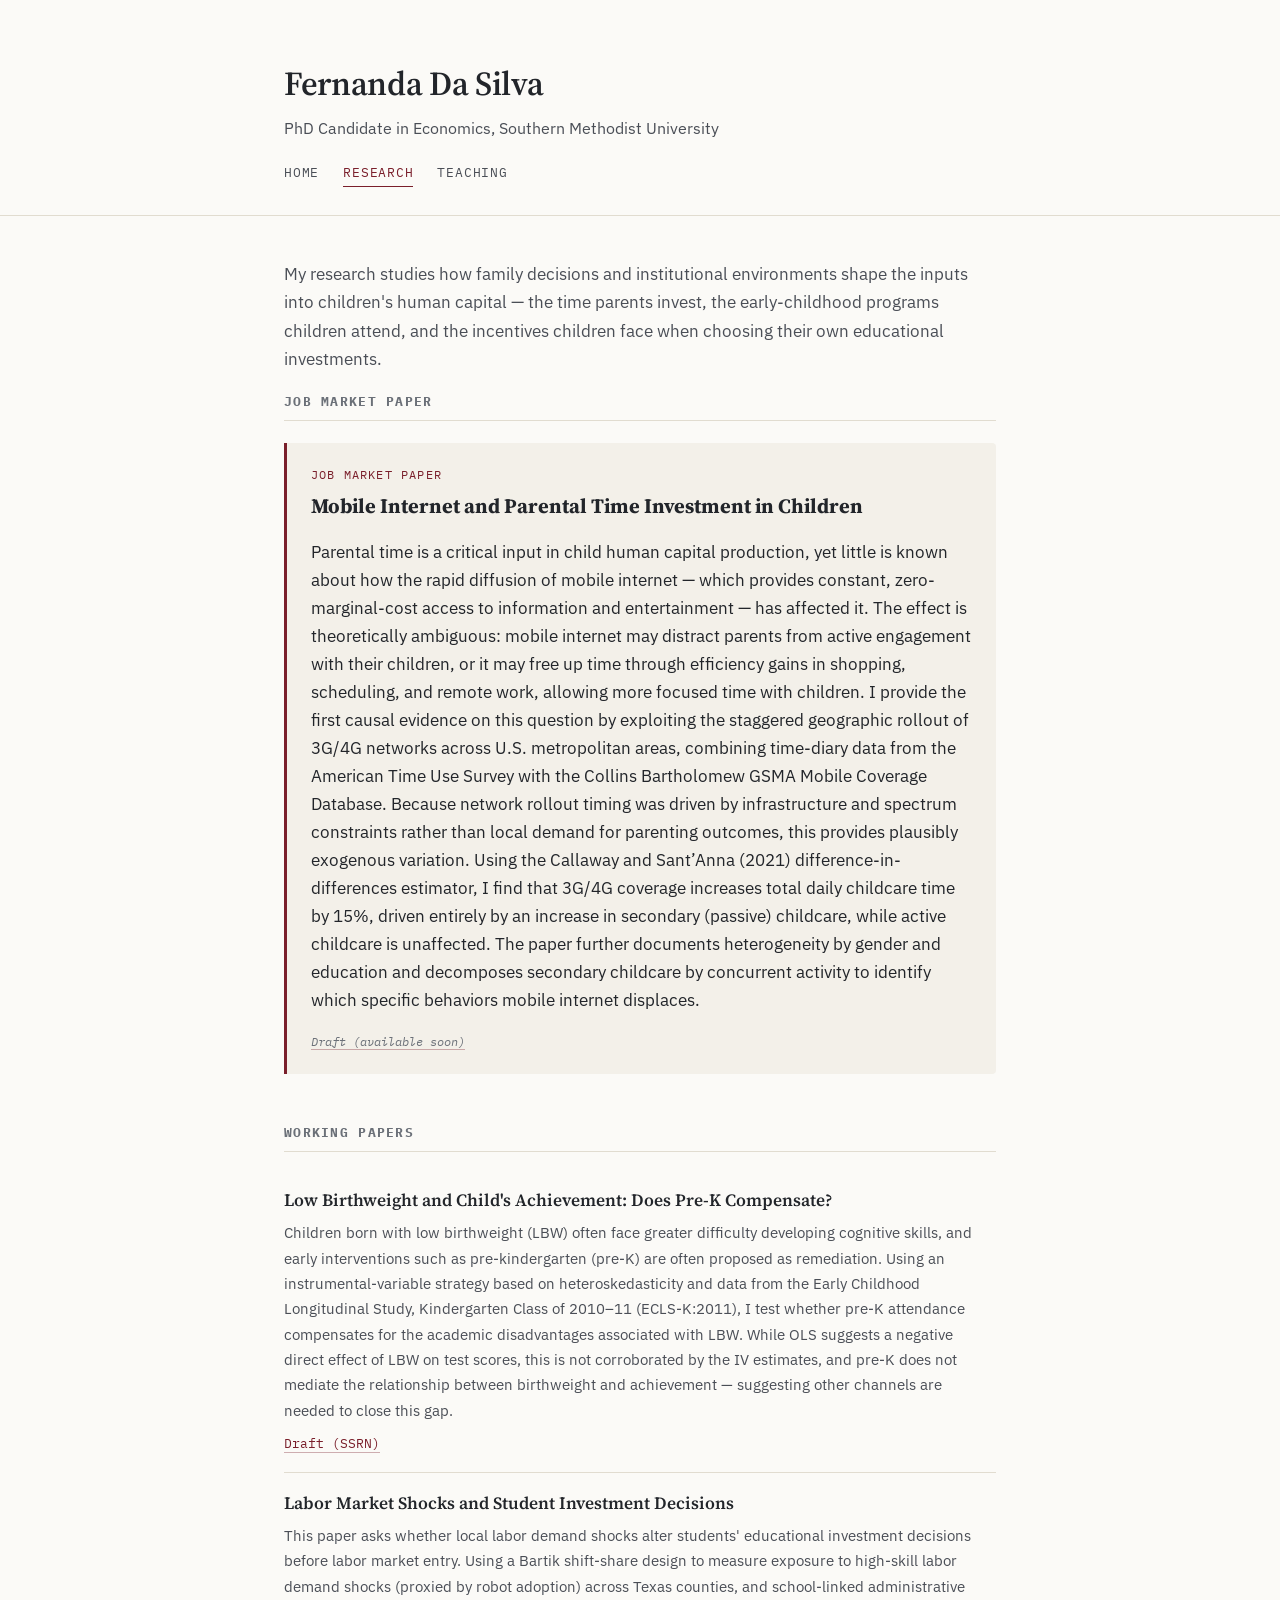
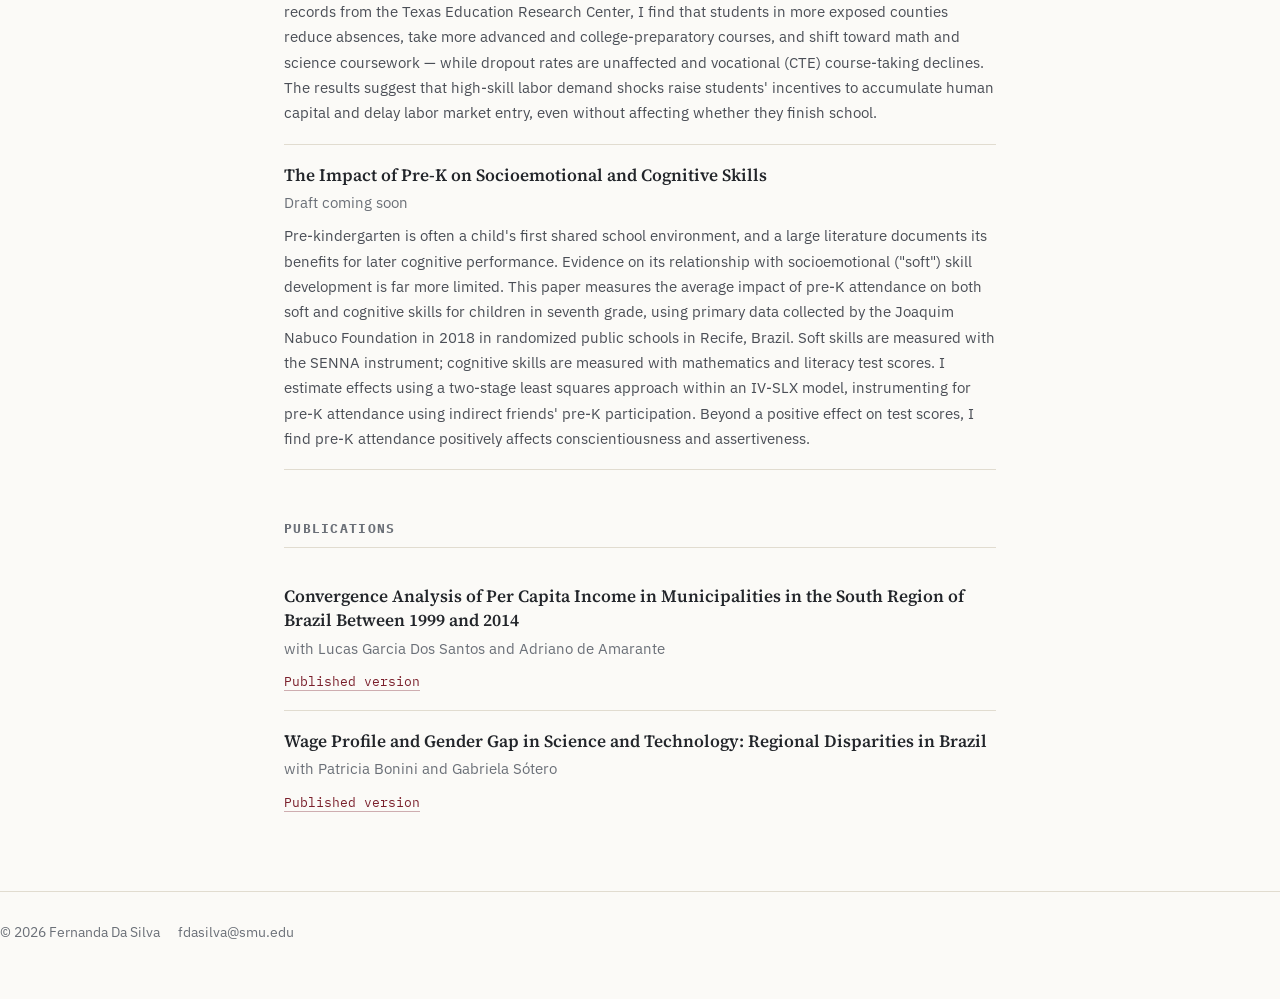
==== research.html @ c0753b28 "Initial site" ====
<!DOCTYPE html>
<html lang="en">
<head>
<meta charset="UTF-8">
<meta name="viewport" content="width=device-width, initial-scale=1">
<title>Research — Fernanda Da Silva</title>
<link rel="preconnect" href="https://fonts.googleapis.com">
<link href="https://fonts.googleapis.com/css2?family=Source+Serif+4:wght@500;600;700&family=IBM+Plex+Sans:wght@400;500;600&family=IBM+Plex+Mono:wght@400;500&display=swap" rel="stylesheet">
<link rel="stylesheet" href="style.css">
</head>
<body>

<header class="site-header">
  <div class="wrap">
    <p class="name">Fernanda Da Silva</p>
    <p class="role-line">PhD Candidate in Economics, Southern Methodist University</p>
    <nav class="site-nav">
      <a href="index.html">Home</a>
      <a href="research.html" class="active">Research</a>
      <a href="teaching.html">Teaching</a>
    </nav>
  </div>
</header>

<main class="wrap">

  <p class="lede">
    My research studies how family decisions and institutional environments shape
    the inputs into children's human capital &mdash; the time parents invest, the
    early-childhood programs children attend, and the incentives children face when
    choosing their own educational investments.
  </p>

  <h2 class="section-title">Job Market Paper</h2>

  <div class="jmp-card">
    <span class="jmp-eyebrow">Job Market Paper</span>
    <h3>Mobile Internet and Parental Time Investment in Children</h3>
    <p class="abstract">
      Parental time is a critical input in child human capital production, yet
      little is known about how the rapid diffusion of mobile internet &mdash; which
      provides constant, zero-marginal-cost access to information and entertainment
      &mdash; has affected it. The effect is theoretically ambiguous: mobile internet
      may distract parents from active engagement with their children, or it may
      free up time through efficiency gains in shopping, scheduling, and remote
      work, allowing more focused time with children. I provide the first causal
      evidence on this question by exploiting the staggered geographic rollout of
      3G/4G networks across U.S. metropolitan areas, combining time-diary data from
      the American Time Use Survey with the Collins Bartholomew GSMA Mobile Coverage
      Database. Because network rollout timing was driven by infrastructure and
      spectrum constraints rather than local demand for parenting outcomes, this
      provides plausibly exogenous variation. Using the Callaway and Sant&rsquo;Anna
      (2021) difference-in-differences estimator, I find that 3G/4G coverage
      increases total daily childcare time by 15%, driven entirely by an increase in
      secondary (passive) childcare, while active childcare is unaffected. The paper
      further documents heterogeneity by gender and education and decomposes
      secondary childcare by concurrent activity to identify which specific
      behaviors mobile internet displaces.
    </p>
    <span class="status">
      <a href="PASTE_JMP_DRAFT_LINK_HERE" class="pending">Draft (available soon)</a>
    </span>
  </div>

  <h2 class="section-title">Working Papers</h2>

  <div class="paper">
    <h3>Low Birthweight and Child's Achievement: Does Pre-K Compensate?</h3>
    <p class="abstract">
      Children born with low birthweight (LBW) often face greater difficulty
      developing cognitive skills, and early interventions such as pre-kindergarten
      (pre-K) are often proposed as remediation. Using an instrumental-variable
      strategy based on heteroskedasticity and data from the Early Childhood
      Longitudinal Study, Kindergarten Class of 2010&ndash;11 (ECLS-K:2011), I test
      whether pre-K attendance compensates for the academic disadvantages associated
      with LBW. While OLS suggests a negative direct effect of LBW on test scores,
      this is not corroborated by the IV estimates, and pre-K does not mediate the
      relationship between birthweight and achievement &mdash; suggesting other
      channels are needed to close this gap.
    </p>
    <div class="links">
      <a href="https://papers.ssrn.com/sol3/papers.cfm?abstract_id=6906998" target="_blank" rel="noopener">Draft (SSRN)</a>
    </div>
  </div>

  <div class="paper">
    <h3>Labor Market Shocks and Student Investment Decisions</h3>
    <p class="abstract">
      This paper asks whether local labor demand shocks alter students' educational
      investment decisions before labor market entry. Using a Bartik shift-share
      design to measure exposure to high-skill labor demand shocks (proxied by robot
      adoption) across Texas counties, and school-linked administrative records from
      the Texas Education Research Center, I find that students in more exposed
      counties reduce absences, take more advanced and college-preparatory courses,
      and shift toward math and science coursework &mdash; while dropout rates are
      unaffected and vocational (CTE) course-taking declines. The results suggest
      that high-skill labor demand shocks raise students' incentives to accumulate
      human capital and delay labor market entry, even without affecting whether
      they finish school.
    </p>
  </div>

  <div class="paper">
    <h3>The Impact of Pre-K on Socioemotional and Cognitive Skills</h3>
    <p class="venue">Draft coming soon</p>
    <p class="abstract">
      Pre-kindergarten is often a child's first shared school environment, and a large
      literature documents its benefits for later cognitive performance. Evidence on
      its relationship with socioemotional ("soft") skill development is far more
      limited. This paper measures the average impact of pre-K attendance on both soft
      and cognitive skills for children in seventh grade, using primary data collected
      by the Joaquim Nabuco Foundation in 2018 in randomized public schools in Recife,
      Brazil. Soft skills are measured with the SENNA instrument; cognitive skills are
      measured with mathematics and literacy test scores. I estimate effects using a
      two-stage least squares approach within an IV-SLX model, instrumenting for pre-K
      attendance using indirect friends' pre-K participation. Beyond a positive effect
      on test scores, I find pre-K attendance positively affects conscientiousness and
      assertiveness.
    </p>
  </div>

  <h2 class="section-title">Publications</h2>

  <div class="paper">
    <h3>Convergence Analysis of Per Capita Income in Municipalities in the South Region of Brazil Between 1999 and 2014</h3>
    <p class="coauthors">with Lucas Garcia Dos Santos and Adriano de Amarante</p>
    <div class="links">
      <a href="https://www.rbgdr.net/revista/index.php/rbgdr/article/view/5516" target="_blank" rel="noopener">Published version</a>
    </div>
  </div>

  <div class="paper">
    <h3>Wage Profile and Gender Gap in Science and Technology: Regional Disparities in Brazil</h3>
    <p class="coauthors">with Patricia Bonini and Gabriela S&oacute;tero</p>
    <div class="links">
      <a href="https://sociedadyeconomia.univalle.edu.co/index.php/sociedad_y_economia/article/view/14358" target="_blank" rel="noopener">Published version</a>
    </div>
  </div>

</main>

<footer class="site-footer">
  <span>&copy; 2026 Fernanda Da Silva</span>
  <span>fdasilva@smu.edu</span>
</footer>

</body>
</html>
---- style.css ----
/* ============================================================
   Fernanda Da Silva — Economics job-market site
   Design tokens
   ============================================================ */

:root {
  --paper: #FBFAF7;
  --paper-dim: #F3F0E9;
  --ink: #22252A;
  --ink-soft: #4A4E56;
  --muted: #6B7078;
  --accent: #7A1F2B;      /* deep brick — used sparingly */
  --accent-soft: #F1E3E1; /* pale wash of accent for tags/cards */
  --line: #E1DCD0;
  --max-w: 760px;

  --font-display: "Source Serif 4", Georgia, "Times New Roman", serif;
  --font-body: "IBM Plex Sans", -apple-system, Segoe UI, sans-serif;
  --font-mono: "IBM Plex Mono", ui-monospace, SFMono-Regular, monospace;
}

* { box-sizing: border-box; }

html { scroll-behavior: smooth; }

body {
  margin: 0;
  background: var(--paper);
  color: var(--ink);
  font-family: var(--font-body);
  font-size: 17px;
  line-height: 1.65;
  -webkit-font-smoothing: antialiased;
}

a {
  color: var(--accent);
  text-decoration: none;
  border-bottom: 1px solid rgba(122, 31, 43, 0.35);
  transition: border-color 0.15s ease, color 0.15s ease;
}
a:hover { border-bottom-color: var(--accent); }
a:focus-visible {
  outline: 2px solid var(--accent);
  outline-offset: 2px;
  border-radius: 2px;
}

/* ---------- Layout shell ---------- */

.wrap {
  max-width: var(--max-w);
  margin: 0 auto;
  padding: 0 24px;
}

header.site-header {
  padding: 56px 0 28px;
  border-bottom: 1px solid var(--line);
  margin-bottom: 44px;
}

.name {
  font-family: var(--font-display);
  font-weight: 600;
  font-size: 2.1rem;
  letter-spacing: -0.01em;
  margin: 0 0 4px;
}

.role-line {
  color: var(--ink-soft);
  font-size: 1.02rem;
  margin: 0 0 20px;
}

nav.site-nav {
  display: flex;
  gap: 24px;
  font-family: var(--font-mono);
  font-size: 0.82rem;
  text-transform: uppercase;
  letter-spacing: 0.06em;
}

nav.site-nav a {
  color: var(--ink-soft);
  border-bottom: 1px solid transparent;
  padding-bottom: 2px;
}
nav.site-nav a:hover,
nav.site-nav a.active {
  color: var(--accent);
  border-bottom-color: var(--accent);
}

main { padding-bottom: 80px; }

footer.site-footer {
  border-top: 1px solid var(--line);
  padding: 28px 0 56px;
  margin-top: 60px;
  font-size: 0.9rem;
  color: var(--muted);
  display: flex;
  flex-wrap: wrap;
  gap: 8px 18px;
  align-items: center;
}
footer.site-footer a { color: var(--muted); }
footer.site-footer a:hover { color: var(--accent); }

/* ---------- Typographic elements ---------- */

h2.section-title {
  font-family: var(--font-mono);
  font-size: 0.8rem;
  text-transform: uppercase;
  letter-spacing: 0.1em;
  color: var(--muted);
  margin: 48px 0 18px;
  padding-bottom: 8px;
  border-bottom: 1px solid var(--line);
}
h2.section-title:first-of-type { margin-top: 0; }

.lede {
  font-size: 1.08rem;
  color: var(--ink-soft);
}

/* ---------- Field tags ---------- */

.tags {
  display: flex;
  flex-wrap: wrap;
  gap: 8px;
  margin: 18px 0 6px;
}
.tag {
  font-family: var(--font-mono);
  font-size: 0.76rem;
  letter-spacing: 0.03em;
  color: var(--accent);
  background: var(--accent-soft);
  border: 1px solid rgba(122, 31, 43, 0.18);
  border-radius: 3px;
  padding: 4px 10px;
}

/* ---------- Featured / JMP card ---------- */

.jmp-card {
  border-left: 3px solid var(--accent);
  background: var(--paper-dim);
  padding: 22px 24px;
  margin: 22px 0 8px;
  border-radius: 0 4px 4px 0;
}
.jmp-eyebrow {
  font-family: var(--font-mono);
  font-size: 0.74rem;
  text-transform: uppercase;
  letter-spacing: 0.1em;
  color: var(--accent);
  display: block;
  margin-bottom: 8px;
}
.jmp-card h3 {
  font-family: var(--font-display);
  font-size: 1.28rem;
  margin: 0 0 10px;
  line-height: 1.35;
}
.jmp-card .status {
  font-family: var(--font-mono);
  font-size: 0.78rem;
  color: var(--muted);
  margin-top: 12px;
  display: block;
}

/* ---------- Paper entries ---------- */

.paper {
  padding: 18px 0;
  border-bottom: 1px solid var(--line);
}
.paper:last-child { border-bottom: none; }

.paper h3 {
  font-family: var(--font-display);
  font-weight: 600;
  font-size: 1.08rem;
  margin: 0 0 4px;
  line-height: 1.4;
}
.paper .coauthors,
.paper .venue {
  font-size: 0.92rem;
  color: var(--muted);
  margin: 0 0 8px;
}
.paper .abstract {
  font-size: 0.96rem;
  color: var(--ink-soft);
  margin: 8px 0 0;
}
.paper .links {
  margin-top: 10px;
  font-family: var(--font-mono);
  font-size: 0.8rem;
}
.paper .links a { margin-right: 16px; }

details.abstract-toggle summary {
  cursor: pointer;
  font-family: var(--font-mono);
  font-size: 0.78rem;
  color: var(--accent);
  text-transform: uppercase;
  letter-spacing: 0.05em;
  margin-top: 8px;
}
details.abstract-toggle[open] summary { margin-bottom: 8px; }

/* ---------- Teaching page specifics ---------- */

.course-block {
  padding: 16px 0;
  border-bottom: 1px solid var(--line);
}
.course-block:last-child { border-bottom: none; }
.course-block h3 {
  font-family: var(--font-display);
  font-size: 1.05rem;
  margin: 0 0 4px;
}
.course-block .meta {
  font-size: 0.9rem;
  color: var(--muted);
  margin: 0 0 6px;
}
.course-block .links a { margin-right: 16px; font-size: 0.85rem; }

.pending {
  color: var(--muted);
  font-style: italic;
}

/* ---------- Misc ---------- */

.two-col {
  display: grid;
  grid-template-columns: 200px 1fr;
  gap: 18px;
}
@media (max-width: 560px) {
  .two-col { grid-template-columns: 1fr; }
  header.site-header { padding: 40px 0 24px; }
  .name { font-size: 1.7rem; }
}

.contact-row {
  display: flex;
  flex-wrap: wrap;
  gap: 6px 18px;
  font-size: 0.95rem;
  color: var(--ink-soft);
}
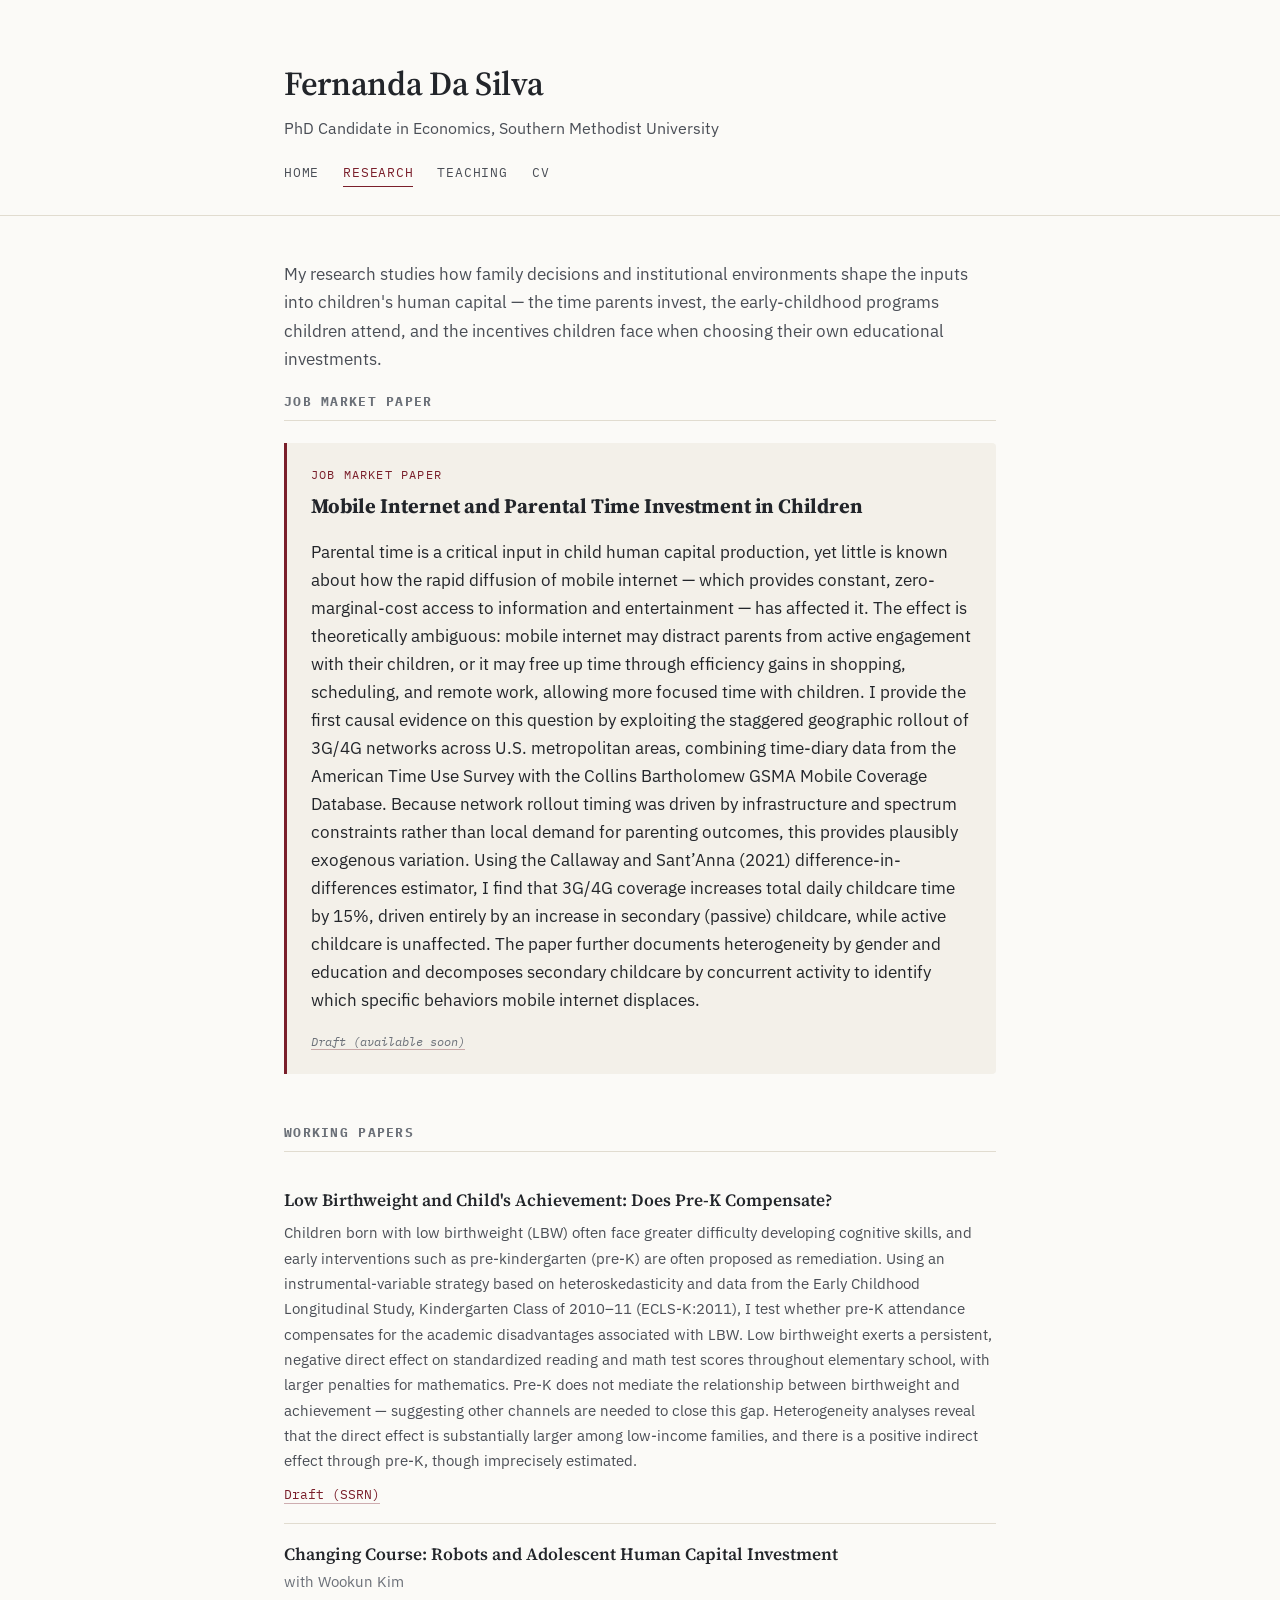
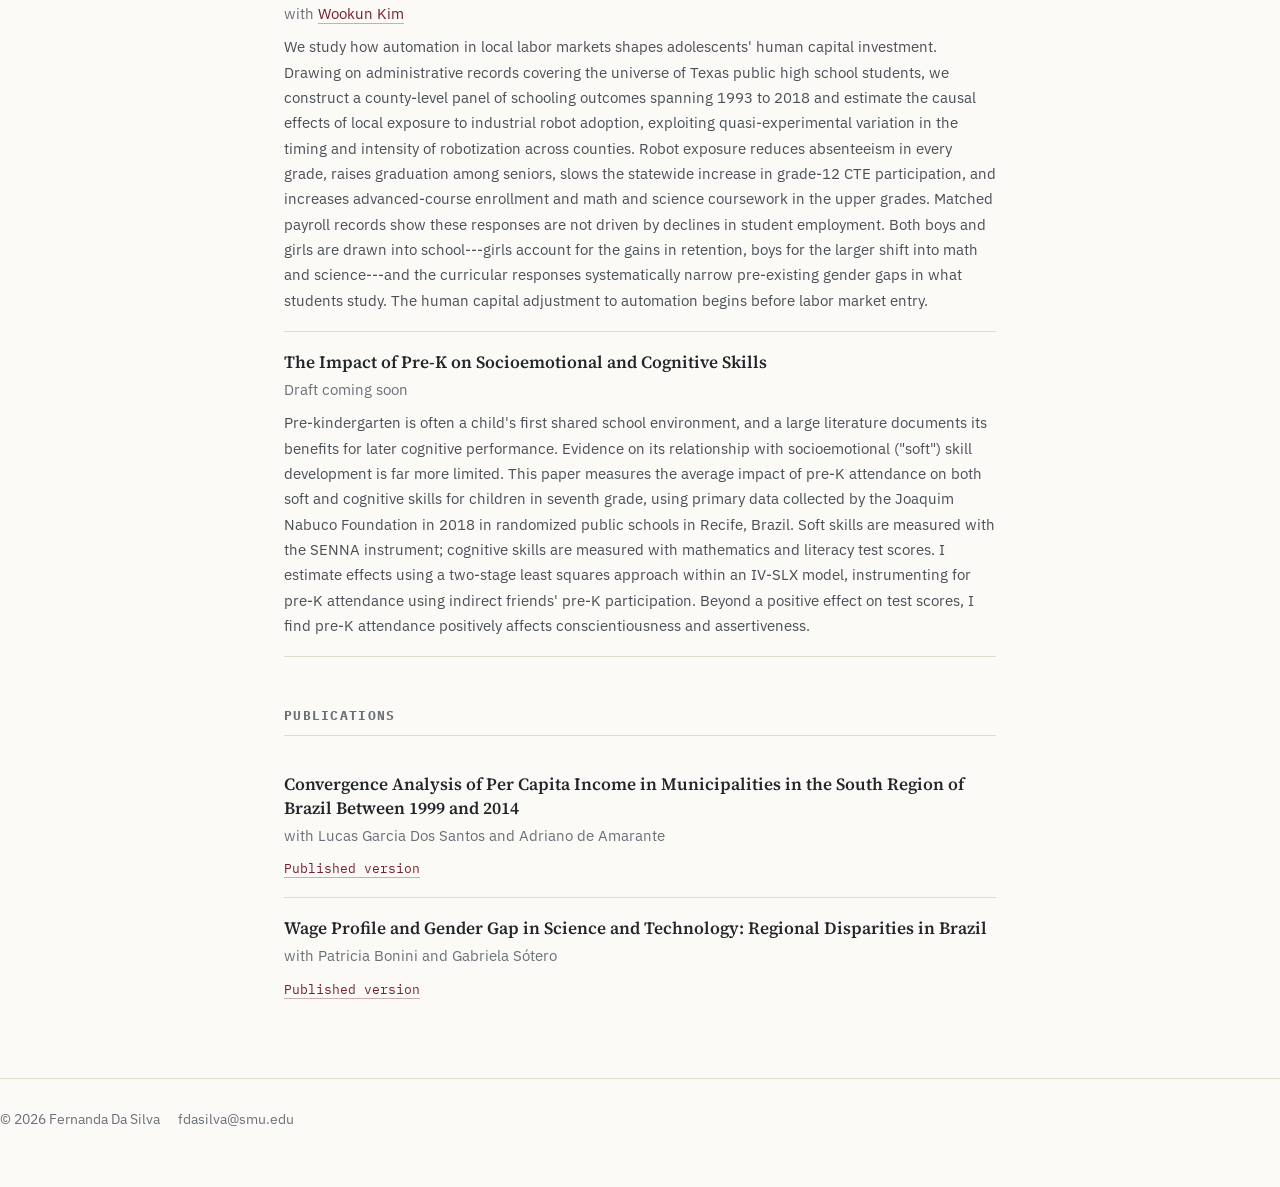
==== commit 3a85102a: "edits in the website" ====
--- a/research.html
+++ b/research.html
@@ -18,6 +18,7 @@
       <a href="index.html">Home</a>
       <a href="research.html" class="active">Research</a>
       <a href="teaching.html">Teaching</a>
+      <a href="CV_Fernanda.pdf" target="_blank" rel="noopener">CV</a>
     </nav>
   </div>
 </header>
@@ -73,10 +74,13 @@
       strategy based on heteroskedasticity and data from the Early Childhood
       Longitudinal Study, Kindergarten Class of 2010&ndash;11 (ECLS-K:2011), I test
       whether pre-K attendance compensates for the academic disadvantages associated
-      with LBW. While OLS suggests a negative direct effect of LBW on test scores,
-      this is not corroborated by the IV estimates, and pre-K does not mediate the
+      with LBW. Low birthweight exerts a persistent, negative direct effect on 
+      standardized reading and math test scores throughout elementary school, 
+      with larger penalties for mathematics. Pre-K does not mediate the
       relationship between birthweight and achievement &mdash; suggesting other
-      channels are needed to close this gap.
+      channels are needed to close this gap. Heterogeneity analyses reveal that 
+      the direct effect is substantially larger among low-income families, 
+      and there is a positive indirect effect through pre-K, though imprecisely estimated.
     </p>
     <div class="links">
       <a href="https://papers.ssrn.com/sol3/papers.cfm?abstract_id=6906998" target="_blank" rel="noopener">Draft (SSRN)</a>
@@ -84,19 +88,23 @@
   </div>
 
   <div class="paper">
-    <h3>Labor Market Shocks and Student Investment Decisions</h3>
+    <h3>Changing Course: Robots and Adolescent Human Capital Investment</h3>
+    <p class="coauthors">with Wookun Kim</p>
+    <p class="coauthors">with <a href="https://www.wookunkim.com/" target="_blank" rel="noopener">Wookun Kim</a></p>
     <p class="abstract">
-      This paper asks whether local labor demand shocks alter students' educational
-      investment decisions before labor market entry. Using a Bartik shift-share
-      design to measure exposure to high-skill labor demand shocks (proxied by robot
-      adoption) across Texas counties, and school-linked administrative records from
-      the Texas Education Research Center, I find that students in more exposed
-      counties reduce absences, take more advanced and college-preparatory courses,
-      and shift toward math and science coursework &mdash; while dropout rates are
-      unaffected and vocational (CTE) course-taking declines. The results suggest
-      that high-skill labor demand shocks raise students' incentives to accumulate
-      human capital and delay labor market entry, even without affecting whether
-      they finish school.
+      We study how automation in local labor markets shapes adolescents' human capital 
+      investment. Drawing on administrative records covering the universe of Texas public 
+      high school students, we construct a county-level panel of schooling outcomes spanning
+      1993 to 2018 and estimate the causal effects of local exposure to industrial robot 
+      adoption, exploiting quasi-experimental variation in the timing and intensity of 
+      robotization across counties. Robot exposure reduces absenteeism in every grade, 
+      raises graduation among seniors, slows the statewide increase in grade-12 CTE participation, 
+      and increases advanced-course enrollment and math and science coursework in the upper grades. 
+      Matched payroll records show these responses are not driven by declines in student employment. 
+      Both boys and girls are drawn into school---girls account for the gains in retention, boys for
+      the larger shift into math and science---and the curricular responses systematically narrow 
+      pre-existing gender gaps in what students study. The human capital adjustment to automation 
+      begins before labor market entry.
     </p>
   </div>
 
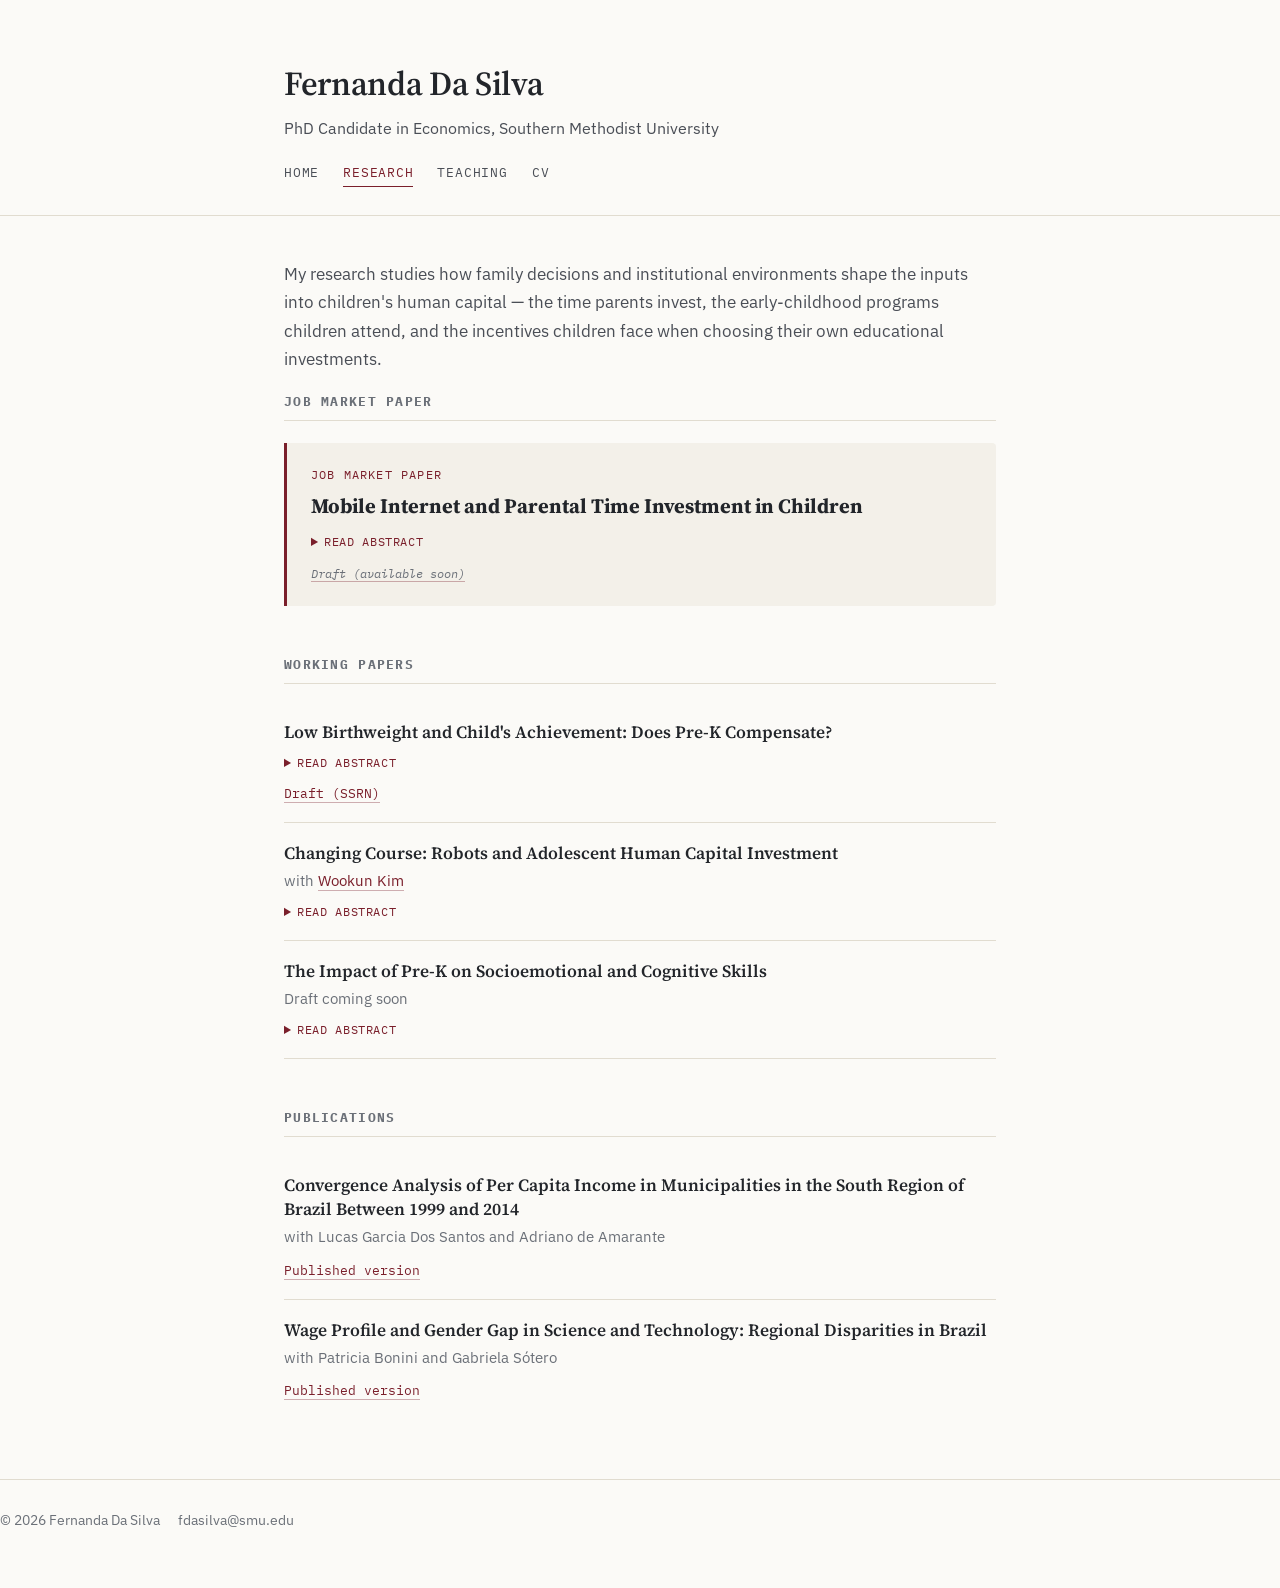
==== commit 18d7933b: "more details" ====
--- a/research.html
+++ b/research.html
@@ -37,6 +37,8 @@
   <div class="jmp-card">
     <span class="jmp-eyebrow">Job Market Paper</span>
     <h3>Mobile Internet and Parental Time Investment in Children</h3>
+    <details class="abstract-toggle">
+    <summary>Read abstract</summary>
     <p class="abstract">
       Parental time is a critical input in child human capital production, yet
       little is known about how the rapid diffusion of mobile internet &mdash; which
@@ -58,6 +60,7 @@
       secondary childcare by concurrent activity to identify which specific
       behaviors mobile internet displaces.
     </p>
+    </details>
     <span class="status">
       <a href="PASTE_JMP_DRAFT_LINK_HERE" class="pending">Draft (available soon)</a>
     </span>
@@ -67,6 +70,8 @@
 
   <div class="paper">
     <h3>Low Birthweight and Child's Achievement: Does Pre-K Compensate?</h3>
+    <details class="abstract-toggle">
+    <summary>Read abstract</summary>
     <p class="abstract">
       Children born with low birthweight (LBW) often face greater difficulty
       developing cognitive skills, and early interventions such as pre-kindergarten
@@ -82,6 +87,7 @@
       the direct effect is substantially larger among low-income families, 
       and there is a positive indirect effect through pre-K, though imprecisely estimated.
     </p>
+    </details>
     <div class="links">
       <a href="https://papers.ssrn.com/sol3/papers.cfm?abstract_id=6906998" target="_blank" rel="noopener">Draft (SSRN)</a>
     </div>
@@ -89,8 +95,9 @@
 
   <div class="paper">
     <h3>Changing Course: Robots and Adolescent Human Capital Investment</h3>
-    <p class="coauthors">with Wookun Kim</p>
     <p class="coauthors">with <a href="https://www.wookunkim.com/" target="_blank" rel="noopener">Wookun Kim</a></p>
+    <details class="abstract-toggle">
+    <summary>Read abstract</summary>
     <p class="abstract">
       We study how automation in local labor markets shapes adolescents' human capital 
       investment. Drawing on administrative records covering the universe of Texas public 
@@ -106,11 +113,14 @@
       pre-existing gender gaps in what students study. The human capital adjustment to automation 
       begins before labor market entry.
     </p>
+    </details>
   </div>
 
   <div class="paper">
     <h3>The Impact of Pre-K on Socioemotional and Cognitive Skills</h3>
     <p class="venue">Draft coming soon</p>
+    <details class="abstract-toggle">
+    <summary>Read abstract</summary>
     <p class="abstract">
       Pre-kindergarten is often a child's first shared school environment, and a large
       literature documents its benefits for later cognitive performance. Evidence on
@@ -125,6 +135,7 @@
       on test scores, I find pre-K attendance positively affects conscientiousness and
       assertiveness.
     </p>
+    </details>
   </div>
 
   <h2 class="section-title">Publications</h2>
